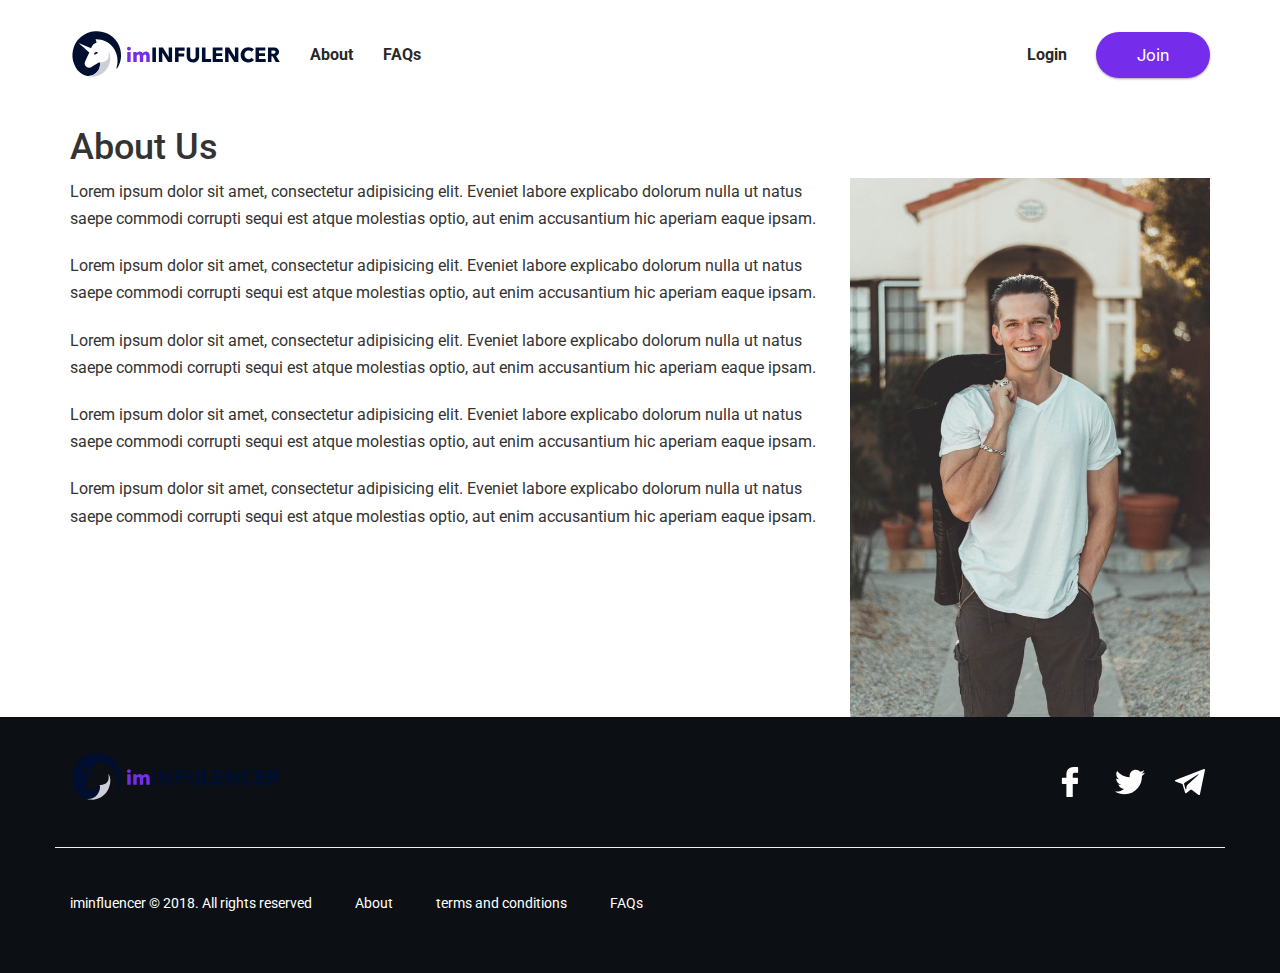
==== about.html @ 2e877e6d "added" ====
<!DOCTYPE html>
<html>
<head>
	<title></title>
	<link rel="stylesheet" href="css/bootstrap.min.css">
	<link rel="stylesheet" href="css/animate.css">
	<link rel="stylesheet" href="css/main.css">
	
</head>
<body>
		   <nav class="navbar navbar-default navbar-transprent" style="padding-top: 30px;">
	           <div class="container">
	             <!-- Brand and toggle get grouped for better mobile display -->
	             <div class="navbar-header">
	               <button type="button" class="navbar-toggle collapsed" data-toggle="collapse" data-target="#navbar-sample" aria-expanded="false">
	                 <span class="sr-only">Toggle navigation</span>
	                 <span class="icon-bar"></span>
	                 <span class="icon-bar"></span>
	                 <span class="icon-bar"></span>
	               </button>
	              <a class="navbar-brand" href="#">
	                <img class="main-logo" src="img/Iminfluencer Logo 2.svg" alt="">
	                </a>
	             </div>
	     
	             <!-- Collect the nav links, forms, and other content for toggling -->
	             <div class="collapse navbar-collapse app" id="navbar-sample">
	               <ul class="nav navbar-nav">
	                	<li><a href="">About</a></li>
	                	<li><a href="faqs.html">FAQs</a></li>
	               </ul>
	               <ul class="nav navbar-nav navbar-right">
	                 <li><a href="login.html">Login</a></li>
	                 <li>
	                 	<p class="navbar-btn">
	                 	    		<div class="dropdown">
	                 	    			  <button class="btn btn-theme round dropdown-toggle" type="button" data-toggle="dropdown" style="padding: 10px 40px;
	                 	               margin-left: 14px;    margin-top: -6px;">
	                 	    			    Join
	                 	    			  </button>
	                 	    			  <ul class="dropdown-menu">
	                 	    			    <li><a href="#">I'm a Influencers</a></li>
	                 	    			    <li><a href="#">I'm a Brand</a></li>
	                 	    			   
	                 	    			  </ul>
	                 	    		</div>
	                 	 </p>     	
	                 	
	                 			
	                 </li>
	               </ul>
	             </div>
	           </div>
	       </nav>
	<div class="container about-page">

		<div class="row">
			<div class="col-md-8">
				<h1>About Us</h1>
				<p>
					Lorem ipsum dolor sit amet, consectetur adipisicing elit. Eveniet labore explicabo dolorum nulla ut natus saepe commodi corrupti sequi est atque molestias optio, aut enim accusantium hic aperiam eaque ipsam.
				</p>
				<p>
					Lorem ipsum dolor sit amet, consectetur adipisicing elit. Eveniet labore explicabo dolorum nulla ut natus saepe commodi corrupti sequi est atque molestias optio, aut enim accusantium hic aperiam eaque ipsam.
				</p>
				<p>
					Lorem ipsum dolor sit amet, consectetur adipisicing elit. Eveniet labore explicabo dolorum nulla ut natus saepe commodi corrupti sequi est atque molestias optio, aut enim accusantium hic aperiam eaque ipsam.
				</p>
				<p>
					Lorem ipsum dolor sit amet, consectetur adipisicing elit. Eveniet labore explicabo dolorum nulla ut natus saepe commodi corrupti sequi est atque molestias optio, aut enim accusantium hic aperiam eaque ipsam.
				</p>
				<p>
					Lorem ipsum dolor sit amet, consectetur adipisicing elit. Eveniet labore explicabo dolorum nulla ut natus saepe commodi corrupti sequi est atque molestias optio, aut enim accusantium hic aperiam eaque ipsam.
				</p>
			</div>
			<div class="col-md-4">
				<img src="img/pexels-photo-775358.jpeg" style="width: 100%;margin-top: 70px;" alt="">
			</div>
		</div>
	</div>
	
<footer>
   	<div class="container">
   		<div class="row">
   			<div class="col-md-6">
   			  <img class="main-logo" src="img/Iminfluencer Logo 2.svg" alt="">
   			</div>
   			<div class="col-md-6">
   				<ul class="list-inline footer-links social">
   					<li><a href="faqs.html"><img src="img/telegram-f.svg" alt=""></a></li>
   					<li><a href="faqs.html"><img src="img/twitter.svg" alt=""></a></li>
   					<li><a href="faqs.html"><img src="img/facebook-logo.svg" alt=""></a></li>
   				</ul>
   			</div>
   		</div>
   		<div class="row" style="padding: 25px 0;">
   			<hr>
   		</div>
   		<div class="row">
   			<div class="col-md-12">
   				<ul class="list-inline footer-links">
   					<li><a href="">iminfluencer © 2018. All rights reserved </a></li>
   					<li><a href="faqs.html">About</a></li>
   					<li><a href="faqs.html">terms and conditions</a></li>
   					<li><a href="faqs.html">FAQs</a></li>
   				</ul>
   			</div>
   			
   		</div>
   	</div>
</footer>
	   <script src="js/jquery.min.js"></script>
	   <script src="js/bootstrap.min.js"></script>
	   <script src="js/WOW.js"></script>
		
		<script>
			$('.influencer-tab').click(function() {
				$('.brand-box-side-design .influencer-img').css('display' , 'block');
				$('.brand-box-side-design .brands-img').css('display' , 'none');
			});

			$('.brands-tab').click(function() {
				$('.brand-box-side-design .influencer-img').css('display' , 'none');
				$('.brand-box-side-design .brands-img').css('display' , 'block');
			});

			$('.brand-support-icon li').each(function(a) {
				$(this).attr('data-wow-delay', `${(a / 10) * 1.5}s`);
			});
			
			new WOW().init();


			// if visible 

			$.fn.isInViewport = function() {


			    var offset = $(this).offset();
			    if(!offset) return;
			    var elementTop = offset.top;
			    var elementBottom = elementTop + $(this).outerHeight();

			    var viewportTop = $(window).scrollTop();
			    var viewportBottom = viewportTop + $(window).height();

			    return elementBottom > viewportTop && elementTop < viewportBottom;
			};

			
		</script>
</body>
</html>
---- css/main.css ----
@import url('https://fonts.googleapis.com/css?family=Roboto:100,300,400,500,900');


body {
 font-family: 'Roboto', sans-serif;
   /*font-family: 'Krub', sans-serif;*/
  
}

.bg-gray {
  background: #eaeef0;
}

:root {
  --theme-color: #752ceb;
 
}

.f-m {
  font-family: 'Montserrat', sans-serif !important;
}

  .btn.btn-theme {

  transition: opacity .45s cubic-bezier(0.25, 1, 0.33, 1), transform .45s cubic-bezier(0.25, 1, 0.33, 1), border-color .45s cubic-bezier(0.25, 1, 0.33, 1), color .45s cubic-bezier(0.25, 1, 0.33, 1), background-color .45s cubic-bezier(0.25, 1, 0.33, 1), box-shadow .45s cubic-bezier(0.25, 1, 0.33, 1);
  display: inline-block;
  padding: 12px 40px;
 
  border: 1px solid transparent;
  border-radius: 3px;
    box-shadow: 0 1px 3px rgba(0,0,0,0.12), 0 1px 2px rgba(0,0,0,0.24);
     background: var(--theme-color);
  color: #fff;
  font-size: 17px;
}
.btn.round {
  border-radius: 40px;
}
.btn.btn-theme:hover {
  box-shadow: 0 20px 38px rgba(0, 0, 0, 0.16)!important;
      -ms-transform: translateY(-3px);
      transform: translateY(-3px);
      -webkit-transform: translateY(-3px);
      color: #fff;
}

.btn-theme.outline {
  border-color: var(--theme-color);
  color: var(--theme-color);
  background: none;

}
.btn-theme.outline:hover {
  background: var(--theme-color);
  color: #fff;
}

.btn.btn-round {
    border-radius: 30px;
}

.mb100 {
  margin-bottom: 100px;
}
.navbar-transprent {
  background-color: transparent;
  border: none;
}
.front-image {
  width: 100%;
}
.width100{
  width: 100% !important;
}
.spacethis {
  padding-top: 80px;
  padding-bottom: 80px;
}

.spacehalf {
  padding-top: 40px;
  padding-bottom: 40px;
}
.main-heading{
  font-weight: 700;
  font-size: 52px;
  color: #000;
  line-height: 1.5;
  margin-bottom: 50px;

}
.navbar-default .navbar-nav>li>a {
    color: #282828;
    font-weight: 700;
    font-size: 16px;
}
.hero-banner.v2 .navbar-default .navbar-nav>li>a  {
  color: #fff;
}
.hero-banner.v1 .front-image{
  display: block;
}
.hero-banner.v1 .front-2{
  display: none;
}
.hero-banner.v2 .front-image{
  display: none;

}

.hero-banner.v2{
  background: linear-gradient(45deg, #003c9c,  #540b80);
height: 100vh;
}

.hero-banner.v2 .main-heading {
  color: #fff;
}

.front-2 {
  width: 115%;
      margin-top: -100px;
}

.hero-banner.v2 .btn-theme.outline {
  background: #fff;
  border-color: #fff;
}
.brand-support-icon {
  padding: 0;
}
.brand-support-icon li img {
  width: 100%;
}

.brand-support-icon li {
  list-style: none;
      --size: 110px;
      width: var(--size);
      height: var(--size);
    /*box-shadow: -1px 3px 10px #00000024;*/
        padding: 15px;
        border-radius: 6px;
        margin: 40px 50px;

}

.heading {
 margin-bottom: 30px;
 font-size: 34px;
     line-height: 1.27;
     letter-spacing: -.8px;
}

.brands-box {
  box-shadow: 3px 4px 50px 20px #0000001c;
  width: 100%;
}

.brands-box .nav-pills>li>a{
 font-size: 25px;
     margin-right: 50px;
     font-weight: 500;
     color: #000;
}
.brands-box .btn {
  margin-top: 30px;
}

.nav-pills>li.active>a, .nav-pills>li.active>a:focus, .nav-pills>li.active>a:hover {
  color: #333;
  background: none;
  border-bottom: 2px solid var(--theme-color);
  border-radius: 0;
}

.brands-box p {
 font-size: 18px;
 line-height: 2;
 padding-right: 30px;
 color: #717171;
 font-weight: 400;
 word-spacing: 4px;
}
.brands-box .nav-pills {
  padding-bottom: 30px;
}
.brands-box {
    background: #fff;
    display: flex;
    flex-wrap: wrap;
}
.brands-box form {
  padding-right: 60px;
  flex-grow: 1;
}

.login-body {
  height: calc(100vh - 110px);
  display: flex;
  align-items: center;
  justify-content: center;
}

.login-side-design {
  background: var(--theme-color);
    flex-basis: 450px;
  display: flex;
  color: #fff;
  padding: 30px;
  justify-content: center;
    align-items: center;
}

.form-control {
  height: 45px;
      box-shadow: none;
      background: #eaeaea;
      border: none;
}
.form-group {
    margin-bottom: 30px;
}

.test {
  background: url(../img/layer.png) no-repeat right top;
  background-size: 1000px;

}

footer {
  background: #0c1014;
  color: #8792a1;
  padding: 50px 0;
}

.dropdown-menu li a{
      padding: 14px 20px;
}

.faqs-list {
  padding: 0;

}
.faqs-list li {
 list-style: none;
     padding: 7px 0;
     border-bottom: 1px solid #e2e2e2;
}
.faqs-list li:first-child {
 padding-top: 50px;
}
.faqs-list li .ques {
  font-size: 22px;
      font-weight: 500;
      color: #505050;
      margin: 0;
      padding: 20px 0;
      font-weight: 300;
      cursor: pointer;
}
.faqs-list li .ans {
    font-size: 16px;
    margin-top: 15px;
    line-height: 1.5;
    color: #5f5f5f;
       display: none;
}

.faqs-list li.active  .ques {
  color: #000;
  font-weight: 400;
}
.f-icon {
  --size: 45px;
      width: var(--size);
      height: var(--size);
      margin: 0 auto;
      background: var(--theme-color);
      padding: 8px;
      border-radius: 50%;
      border: 4px solid #fff;
      margin-top: -17px;
}
 .f-icon img {
  width: 100%;
 }
.por {
  position: relative;
}

.theme-color-box {
 background: var(--theme-color);
 color: #fff;
 text-align: center;
}

.footer-links li a {
  color: #fff;
  padding-right: 30px;
}

.footer-links.social li {
  float: right;
}
.footer-links.social  li a {
  padding-right: 0;
  padding-left: 20px;
}
.footer-links.social  li a img {
  width: 30px;
}

.animated.standby {
  -webkit-animation: none !important;
  -o-animation: none !important;
  animation: none !important;
  visibility: hidden;
}

.brand-box-side-design img {
  width:  100%;
  margin-top: 50px;
  margin-bottom: 50px;
}

.brand-box-side-design {
     min-height: 500px;
}
.main-logo {
  width: 210px;
      margin-top: -15px;
}
.dropdown .btn-theme.round {
  -webkit-transition: all .2s ;
     -moz-transition: all .2s ;
      -ms-transition: all .2s ;
       -o-transition: all .2s;
          transition: all .2s ;
}
.dropdown.open .btn-theme.round{
  border-radius: 2px;
}
.dropdown-menu {
  border-top: 2px solid #752ceb;
      margin-top: 15px;
}
.dropdown-menu:before {
 content: '';
     border: 10px solid;
     border-color: #ff000000 #0000ff00 #752ceb #ffff0000;
     display: block;
     position: absolute;
     right: 2px;
     top: -22px;
}
.email-verification .lead {
      text-align: center;
    line-height: 2;
    padding: 80px;
}
.about-page p{
  font-size: 16px;
  line-height: 1.7;
  margin-bottom: 20px;
}
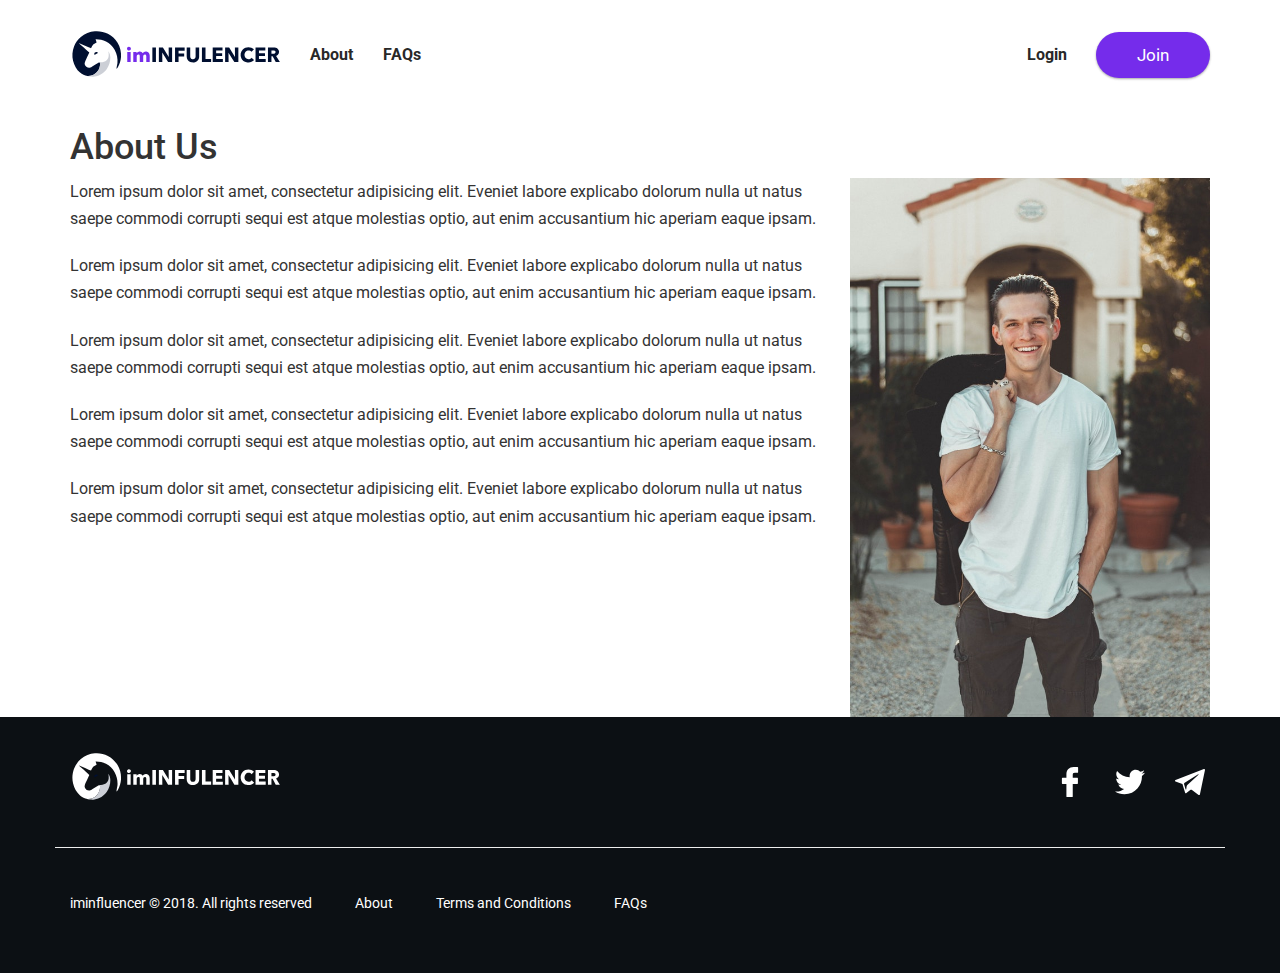
==== commit fd0e9d0f: "added" ====
--- a/about.html
+++ b/about.html
@@ -5,7 +5,18 @@
 	<link rel="stylesheet" href="css/bootstrap.min.css">
 	<link rel="stylesheet" href="css/animate.css">
 	<link rel="stylesheet" href="css/main.css">
-	
+	<link rel="stylesheet" href="css/mobile.css">
+
+	<meta name="language" content="en">
+
+	  <meta charset="utf-8">
+	  <meta http-equiv="X-UA-Compatible" content="IE=edge">
+	  <meta name="viewport" content="width=device-width, initial-scale=1, shrink-to-fit=no">
+
+	  <meta property="og:locale" content="en_US" />
+
+	  <meta property="og:type" content="website" />
+
 </head>
 <body>
 		   <nav class="navbar navbar-default navbar-transprent" style="padding-top: 30px;">
@@ -78,37 +89,37 @@
 			</div>
 		</div>
 	</div>
-	
-<footer>
-   	<div class="container">
-   		<div class="row">
-   			<div class="col-md-6">
-   			  <img class="main-logo" src="img/Iminfluencer Logo 2.svg" alt="">
-   			</div>
-   			<div class="col-md-6">
-   				<ul class="list-inline footer-links social">
-   					<li><a href="faqs.html"><img src="img/telegram-f.svg" alt=""></a></li>
-   					<li><a href="faqs.html"><img src="img/twitter.svg" alt=""></a></li>
-   					<li><a href="faqs.html"><img src="img/facebook-logo.svg" alt=""></a></li>
-   				</ul>
-   			</div>
-   		</div>
-   		<div class="row" style="padding: 25px 0;">
-   			<hr>
-   		</div>
-   		<div class="row">
-   			<div class="col-md-12">
-   				<ul class="list-inline footer-links">
-   					<li><a href="">iminfluencer © 2018. All rights reserved </a></li>
-   					<li><a href="faqs.html">About</a></li>
-   					<li><a href="faqs.html">terms and conditions</a></li>
-   					<li><a href="faqs.html">FAQs</a></li>
-   				</ul>
-   			</div>
-   			
-   		</div>
-   	</div>
-</footer>
+	       <footer>
+		       	<div class="container">
+		       		<div class="row">
+		       			<div class="col-md-6">
+		       			  <img class="main-logo" src="img/logo-footer.svg" alt="">
+		       			</div>
+		       			<div class="col-md-6 col-xs-12">
+		       				<ul class="list-inline footer-links social">
+		       					<li><a href="faqs.html"><img src="img/telegram-f.svg" alt=""></a></li>
+		       					<li><a href="faqs.html"><img src="img/twitter.svg" alt=""></a></li>
+		       					<li><a href="faqs.html"><img src="img/facebook-logo.svg" alt=""></a></li>
+		       				</ul>
+		       			</div>
+		       		</div>
+		       		<div class="row" style="padding: 25px 0;">
+		       			<hr>
+		       		</div>
+		       		<div class="row">
+		       			<div class="col-md-12">
+		       				<ul class="list-inline footer-links">
+		       					<li class="hidden-xs"><a href="">iminfluencer © 2018. All rights reserved </a></li>
+		       					<li><a href="about.html">About</a></li>
+		       					<li><a href="terms.html">Terms and Conditions</a></li>
+		       					<li><a href="faqs.html">FAQs</a></li>
+		       				</ul>
+		       			</div>
+		       			
+		       		</div>
+		       	</div>
+		       	<a href="" class="visible-xs mcright">iminfluencer © 2018. All rights reserved </a>
+	       </footer>
 	   <script src="js/jquery.min.js"></script>
 	   <script src="js/bootstrap.min.js"></script>
 	   <script src="js/WOW.js"></script>
--- a/css/main.css
+++ b/css/main.css
@@ -6,16 +6,25 @@
    /*font-family: 'Krub', sans-serif;*/
   
 }
+._sgn {
+  padding: 30px 50px;
+}
 
 .bg-gray {
   background: #eaeef0;
+}
+.para {
+  line-height: 1.6;
+  font-size: 16px;
 }
 
 :root {
   --theme-color: #752ceb;
  
 }
-
+.theme-text {
+  color: var(--theme-color);
+}
 .f-m {
   font-family: 'Montserrat', sans-serif !important;
 }
@@ -139,8 +148,6 @@
       width: var(--size);
       height: var(--size);
     /*box-shadow: -1px 3px 10px #00000024;*/
-        padding: 15px;
-        border-radius: 6px;
         margin: 40px 50px;
 
 }
@@ -175,12 +182,12 @@
 }
 
 .brands-box p {
- font-size: 18px;
- line-height: 2;
- padding-right: 30px;
- color: #717171;
- font-weight: 400;
- word-spacing: 4px;
+ font-size: 16px;
+     line-height: 2;
+     padding-right: 30px;
+     color: #333333;
+     font-weight: 400;
+     word-spacing: 4px;
 }
 .brands-box .nav-pills {
   padding-bottom: 30px;
@@ -363,4 +370,97 @@
   font-size: 16px;
   line-height: 1.7;
   margin-bottom: 20px;
+}
+
+ {
+
+}
+
+.account-row .nav-pills {
+  display: flex;
+  justify-content: space-between;
+  border-bottom: 2px solid #ddd;
+  margin-bottom: 30px;
+}
+
+.account-row .nav-pills a {
+
+    color: #333;
+    font-size: 16px;
+    margin-top: 35px;
+    margin-bottom: -2px;
+}
+
+.btn.btn-theme.small {
+      padding: 7px 35px;
+
+}
+
+
+
+
+
+.account-row .nav-pills li.active a{
+  /*border: none !important;*/
+}
+
+  .connect-social {
+      list-style: none;
+      padding: 0;
+      display: flex;
+      flex-wrap: wrap;
+      justify-content: center;
+  }
+
+.connect-social li img{
+  width: 50px;
+}
+
+.fw400 {
+  font-weight: 400;
+}
+
+.connect-social li {
+      padding: 7px;
+    margin: 10px;
+    text-align: center;
+    border-radius: 3px;
+    border: 1px solid transparent;
+
+}
+
+.connect-social li:hover {
+  border: 1px solid var(--theme-color);
+}
+
+.data-box {
+  font-weight: 300;
+  text-align: center;
+  border-top: 1px solid #ddd;
+  padding: 15px;
+}
+
+
+  .invite-box {
+      width: 70%;
+      margin: 0 auto;
+      text-align: center;
+  }
+
+.invite-box p{
+  font-size: 17px;
+      line-height: 2;
+      margin-top: 10px;
+}
+
+.dash-logo{
+  width: 160px;
+  margin: 0 auto;
+  display: block;
+  margin-top: 10px;
+  margin-bottom: -8px;
+}
+
+._signUp-form {
+  padding: 30px 50px;
 }--- a/css/mobile.css
+++ b/css/mobile.css
@@ -0,0 +1,105 @@
+@media (max-width: 767px) {
+
+
+  .brands-box form {
+  }
+
+  .brands-box {
+     
+      margin: 0 auto;
+  }
+  .login-side-design img {
+    width: 300px !important;
+  }
+  .login-body {
+    height: 100% !important;
+  }
+  
+  .login-side-design {
+   width: 100%;
+   flex-basis: 100%;
+  }
+
+  .spacethis {
+      padding-top: 40px;
+      padding-bottom: 40px;
+  }
+
+  .main-heading {
+      font-size: 38px;
+      margin-top: 0;
+      margin-bottom: 30px;
+  }
+.btn.btn-theme {
+     padding: 7px 24px;
+}
+.cta-row .col-md-6.col-xs-6 {
+  margin-bottom: 40px;
+}
+.cta-row .col-md-6.col-xs-6:first-child {
+  text-align: left;
+}
+.cta-row .col-md-6.col-xs-6:last-child {
+  text-align: right;
+}
+
+.brand-support-icon li {
+    --size: 95px;
+    margin: 15px;
+}
+.brands-box .nav.nav-pills{
+  display: flex;
+}
+.brands-box .nav-pills>li>a {
+ font-size: 18px;
+ margin-right: 15px;
+}
+.brand-box-side-design {
+    min-height: 390px;
+}
+.list-inline.footer-links.social {
+  margin-top: -30px;
+}
+.footer-links.social li a img {
+    width: 25px;
+}
+.mcright {
+  text-align: center;
+      margin-bottom: 0;
+      position: absolute;
+      left: 0;
+      right: 0;
+      color: #a0a0a0;
+      margin-top: 20px;
+}
+.brands-box form {
+  padding-right: 0px;
+
+}
+.main-logo {
+    width: 176px;
+}
+.footer-links.social li a {
+    padding-right: 0;
+    padding-left: 10px;
+}
+._signUp-form {
+  padding: 30px 30px !important;
+}
+.login-side-design h1 {
+ text-align: center;
+     font-weight: 300;
+     font-size: 28px;
+     line-height: 1.7;
+}
+.list-inline.footer-links {
+  text-align: center;
+}
+}/*media*/
+
+@media (min-width: 768px) {
+  .login-side-design img {
+    width: 400px !important;
+  }
+ 
+}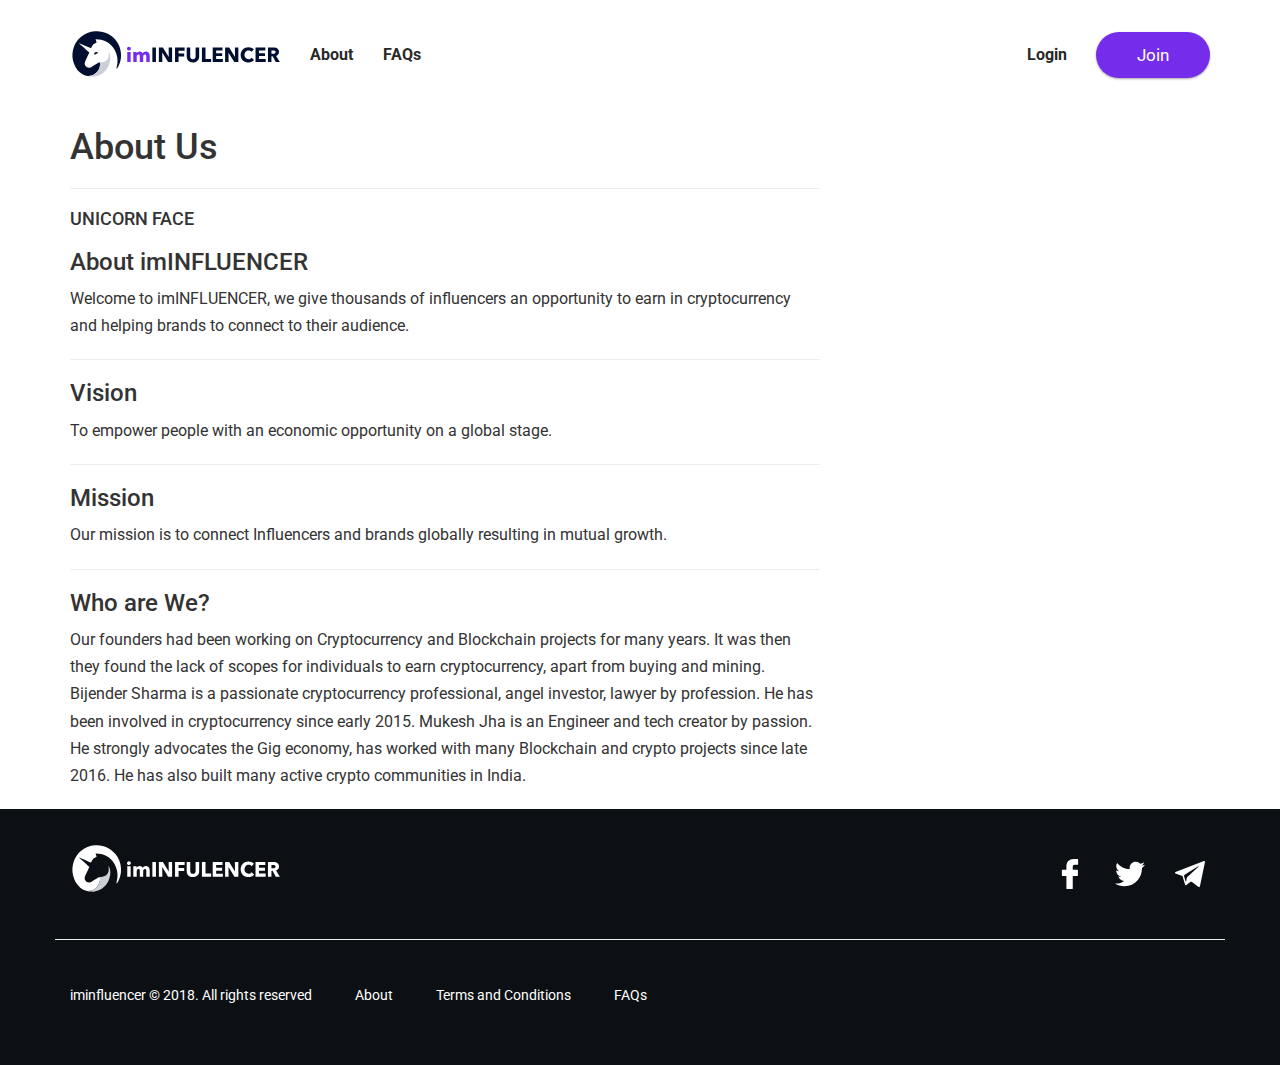
==== commit 6abccd92: "added" ====
--- a/about.html
+++ b/about.html
@@ -68,25 +68,43 @@
 		<div class="row">
 			<div class="col-md-8">
 				<h1>About Us</h1>
+				<hr>
+				<h4>UNICORN FACE</h4>
+				<h3>About imINFLUENCER</h3>
 				<p>
-					Lorem ipsum dolor sit amet, consectetur adipisicing elit. Eveniet labore explicabo dolorum nulla ut natus saepe commodi corrupti sequi est atque molestias optio, aut enim accusantium hic aperiam eaque ipsam.
+						Welcome to imINFLUENCER, we give thousands of influencers an opportunity to earn in
+				cryptocurrency and helping brands to connect to their audience.
 				</p>
+				<hr>
+				<h3>
+					Vision
+				</h3>
 				<p>
-					Lorem ipsum dolor sit amet, consectetur adipisicing elit. Eveniet labore explicabo dolorum nulla ut natus saepe commodi corrupti sequi est atque molestias optio, aut enim accusantium hic aperiam eaque ipsam.
+					To empower people with an economic opportunity on a global stage.
 				</p>
+			<hr>
+			<h3>Mission</h3>
+			<p>
+				Our mission is to connect Influencers and brands globally resulting in mutual growth.
+
+			</p>
+			<hr>
+			<h3>
+				Who are We?
+
+			</h3>
 				<p>
-					Lorem ipsum dolor sit amet, consectetur adipisicing elit. Eveniet labore explicabo dolorum nulla ut natus saepe commodi corrupti sequi est atque molestias optio, aut enim accusantium hic aperiam eaque ipsam.
-				</p>
-				<p>
-					Lorem ipsum dolor sit amet, consectetur adipisicing elit. Eveniet labore explicabo dolorum nulla ut natus saepe commodi corrupti sequi est atque molestias optio, aut enim accusantium hic aperiam eaque ipsam.
-				</p>
-				<p>
-					Lorem ipsum dolor sit amet, consectetur adipisicing elit. Eveniet labore explicabo dolorum nulla ut natus saepe commodi corrupti sequi est atque molestias optio, aut enim accusantium hic aperiam eaque ipsam.
+					Our founders had been working on Cryptocurrency and Blockchain projects for many years. It
+					was then they found the lack of scopes for individuals to earn cryptocurrency, apart from buying
+					and mining.
+					Bijender Sharma is a passionate cryptocurrency professional, angel investor, lawyer by
+					profession. He has been involved in cryptocurrency since early 2015.
+					Mukesh Jha is an Engineer and tech creator by passion. He strongly advocates the Gig
+					economy, has worked with many Blockchain and crypto projects since late 2016. He has also
+					built many active crypto communities in India.
 				</p>
 			</div>
-			<div class="col-md-4">
-				<img src="img/pexels-photo-775358.jpeg" style="width: 100%;margin-top: 70px;" alt="">
-			</div>
+		
 		</div>
 	</div>
 	       <footer>
--- a/css/mobile.css
+++ b/css/mobile.css
@@ -102,4 +102,10 @@
     width: 400px !important;
   }
  
+}
+
+
+
+@media (min-width: 992px) {
+
 }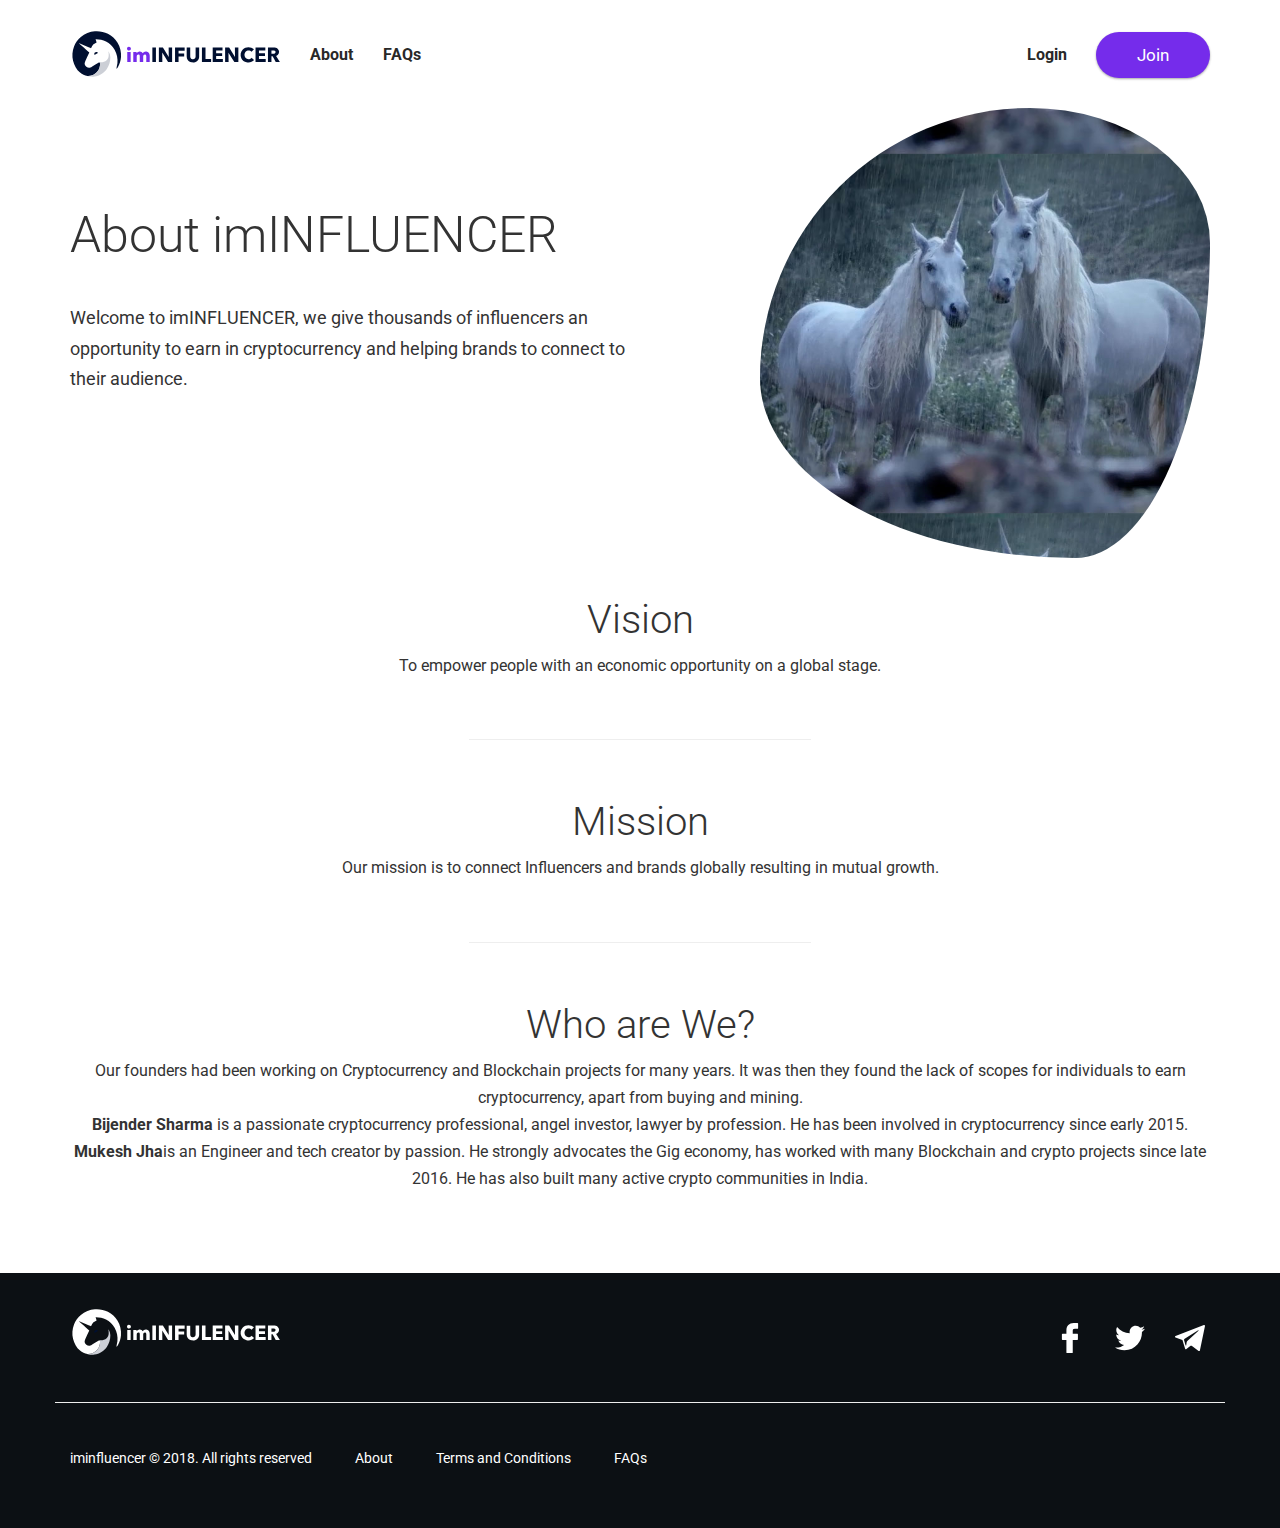
==== commit c9587f81: "added" ====
--- a/about.html
+++ b/about.html
@@ -29,7 +29,7 @@
 	                 <span class="icon-bar"></span>
 	                 <span class="icon-bar"></span>
 	               </button>
-	              <a class="navbar-brand" href="#">
+	              <a class="navbar-brand" href="index.html">
 	                <img class="main-logo" src="img/Iminfluencer Logo 2.svg" alt="">
 	                </a>
 	             </div>
@@ -50,7 +50,7 @@
 	                 	    			    Join
 	                 	    			  </button>
 	                 	    			  <ul class="dropdown-menu">
-	                 	    			    <li><a href="#">I'm a Influencers</a></li>
+	                 	    			    <li><a href="#">I'm a Influencer</a></li>
 	                 	    			    <li><a href="#">I'm a Brand</a></li>
 	                 	    			   
 	                 	    			  </ul>
@@ -63,46 +63,70 @@
 	             </div>
 	           </div>
 	       </nav>
+
+	       <div class="container">
+	       		<div class="row">
+	       			<div class="col-md-6">
+	       				<div class="cnt">
+	       					<h1>About imINFLUENCER</h1>
+	       					
+	       					<p>
+	       							Welcome to imINFLUENCER, we give thousands of influencers an opportunity to earn in
+	       					cryptocurrency and helping brands to connect to their audience.
+	       					</p>
+	       				</div>
+	       			</div>
+	       			<div class="col-md-6">
+	       				<div class="box">
+	       				  <div class="spin-container">
+	       				    <div class="shape">
+	       				      <div class="bd"></div>
+	       				    </div>
+	       				   </div>
+	       				</div>
+	       			</div>
+	       		</div>
+	       </div>
+
+
+
 	<div class="container about-page">
 
 		<div class="row">
-			<div class="col-md-8">
-				<h1>About Us</h1>
+			<div class="col-md-12">
+				<article>
+					<h3>
+						Vision
+					</h3>
+					<p>
+						To empower people with an economic opportunity on a global stage.
+					</p>
+				</article>
+					<hr>
+			
+			<article>
+				<h3>Mission</h3>
+				<p>
+					Our mission is to connect Influencers and brands globally resulting in mutual growth.
+				</p>
+			</article>
 				<hr>
-				<h4>UNICORN FACE</h4>
-				<h3>About imINFLUENCER</h3>
-				<p>
-						Welcome to imINFLUENCER, we give thousands of influencers an opportunity to earn in
-				cryptocurrency and helping brands to connect to their audience.
-				</p>
-				<hr>
+			<article>
 				<h3>
-					Vision
+					Who are We?
 				</h3>
-				<p>
-					To empower people with an economic opportunity on a global stage.
-				</p>
-			<hr>
-			<h3>Mission</h3>
-			<p>
-				Our mission is to connect Influencers and brands globally resulting in mutual growth.
-
-			</p>
-			<hr>
-			<h3>
-				Who are We?
-
-			</h3>
-				<p>
-					Our founders had been working on Cryptocurrency and Blockchain projects for many years. It
-					was then they found the lack of scopes for individuals to earn cryptocurrency, apart from buying
-					and mining.
-					Bijender Sharma is a passionate cryptocurrency professional, angel investor, lawyer by
-					profession. He has been involved in cryptocurrency since early 2015.
-					Mukesh Jha is an Engineer and tech creator by passion. He strongly advocates the Gig
-					economy, has worked with many Blockchain and crypto projects since late 2016. He has also
-					built many active crypto communities in India.
-				</p>
+					<p>
+						Our founders had been working on Cryptocurrency and Blockchain projects for many years. It
+						was then they found the lack of scopes for individuals to earn cryptocurrency, apart from buying
+						and mining. <br>
+						<b>Bijender Sharma</b> is a passionate cryptocurrency professional, angel investor, lawyer by
+						profession. He has been involved in cryptocurrency since early 2015. <br>
+						<b >Mukesh Jha</b>is an Engineer and tech creator by passion. He strongly advocates the Gig
+						economy, has worked with many Blockchain and crypto projects since late 2016. He has also
+						built many active crypto communities in India.
+					</p>
+			</article>
+			<br><br>
 			</div>
 		
 		</div>
--- a/css/main.css
+++ b/css/main.css
@@ -463,4 +463,86 @@
 
 ._signUp-form {
   padding: 30px 50px;
+}
+
+.box {
+  width: 50vmin;
+  height: 50vmin;
+  position: relative;
+ float: right;
+}
+
+.spin-container {
+  width: 100%;
+  height: 100%;
+  animation: spin 12s linear infinite;
+  position: relative;
+}
+
+.shape {
+  width: 100%;
+  height: 100%;
+  transition: border-radius 1s ease-out;
+  border-radius: 60% 40% 30% 70% / 60% 30% 70% 40%;
+  animation: morph 8s ease-in-out infinite both alternate;
+  position: absolute;
+  overflow: hidden;
+  z-index: 5;
+}
+
+.bd {
+  width: 142%;
+  height: 142%;
+  position: absolute;
+  left: -21%;
+  top: -21%;
+  background-image: url(../img/unicorn.jpg);
+  background-size: 100%;
+  background-position: center center;
+  display: flex;
+  color: #003;
+  font-size: 5vw;
+  font-weight: bold;
+  align-items: center;
+  justify-content: center;
+  text-align: center;
+  text-transform: uppercase;
+  animation: spin 12s linear infinite reverse;
+  opacity: 1;
+  z-index: 2;
+}
+
+@keyframes morph {
+  0% {border-radius: 40% 60% 60% 40% / 60% 30% 70% 40%;} 
+  100% {border-radius: 40% 60%;} 
+}
+
+@keyframes spin {
+  to {
+    transform: rotate(1turn);
+  }
+}
+
+.cnt h1{
+  font-size: 50px;
+  font-weight: 300;
+  margin-top: 100px;
+      margin-bottom: 40px;
+}
+.cnt p{
+  line-height: 1.7;
+      font-size: 18px;
+      font-weight: 400;
+}
+
+.about-page article {
+  padding: 20px 0;
+  text-align: center;
+}
+.about-page article h3 {
+  font-size: 40px;
+      font-weight: 300;
+}
+.about-page hr {
+  width: 30%;
 }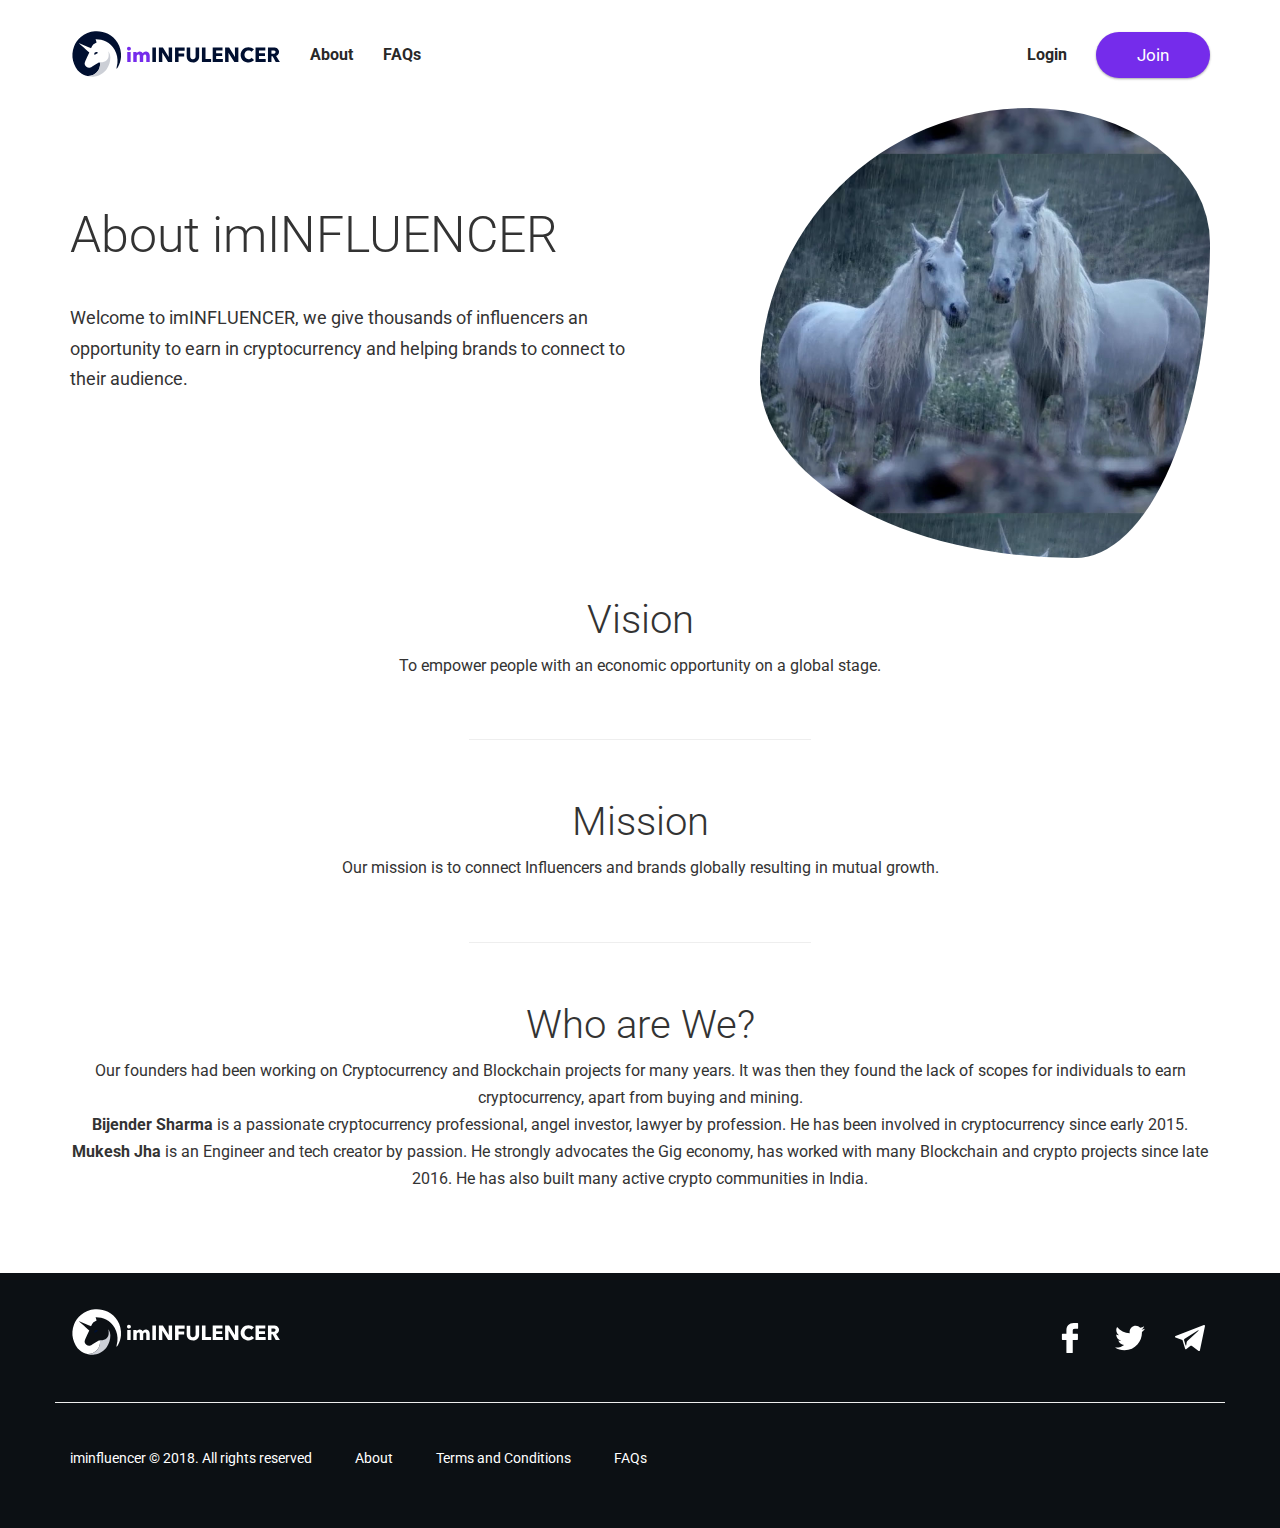
==== commit 0bc9921b: "added" ====
--- a/about.html
+++ b/about.html
@@ -121,7 +121,7 @@
 						and mining. <br>
 						<b>Bijender Sharma</b> is a passionate cryptocurrency professional, angel investor, lawyer by
 						profession. He has been involved in cryptocurrency since early 2015. <br>
-						<b >Mukesh Jha</b>is an Engineer and tech creator by passion. He strongly advocates the Gig
+						<b >Mukesh Jha</b> is an Engineer and tech creator by passion. He strongly advocates the Gig
 						economy, has worked with many Blockchain and crypto projects since late 2016. He has also
 						built many active crypto communities in India.
 					</p>
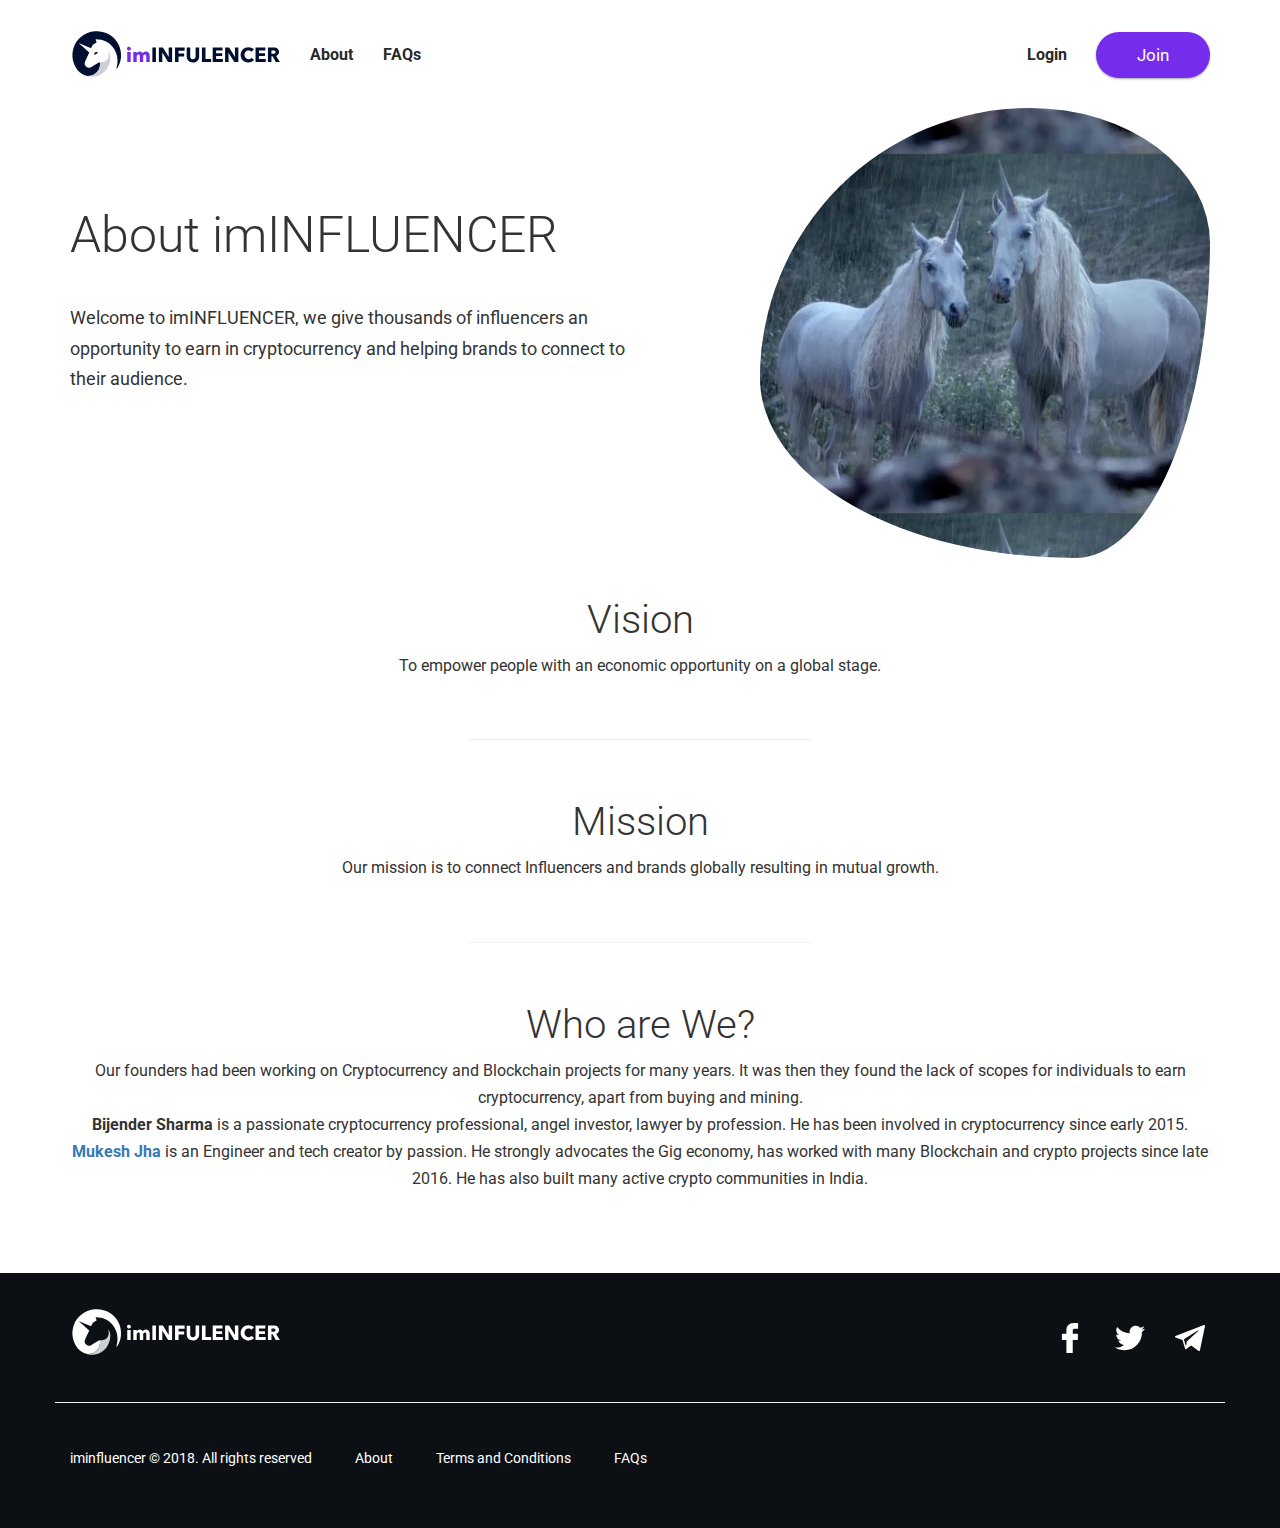
==== commit 0de4ae8c: "added" ====
--- a/about.html
+++ b/about.html
@@ -121,7 +121,7 @@
 						and mining. <br>
 						<b>Bijender Sharma</b> is a passionate cryptocurrency professional, angel investor, lawyer by
 						profession. He has been involved in cryptocurrency since early 2015. <br>
-						<b >Mukesh Jha</b> is an Engineer and tech creator by passion. He strongly advocates the Gig
+						<b><a href="https://www.linkedin.com/in/mukeshblockchain/" target="_blank"> Mukesh Jha</b> </a> is an Engineer and tech creator by passion. He strongly advocates the Gig
 						economy, has worked with many Blockchain and crypto projects since late 2016. He has also
 						built many active crypto communities in India.
 					</p>
--- a/css/mobile.css
+++ b/css/mobile.css
@@ -13,13 +13,19 @@
   }
   .login-body {
     height: 100% !important;
+    display: block !important;
   }
-  
+    .login-body .box-login {
+    display: block !important;
+
+  }
   .login-side-design {
    width: 100%;
    flex-basis: 100%;
   }
-
+._sgn {
+    padding: 30px 30px !important;
+}
   .spacethis {
       padding-top: 40px;
       padding-bottom: 40px;
